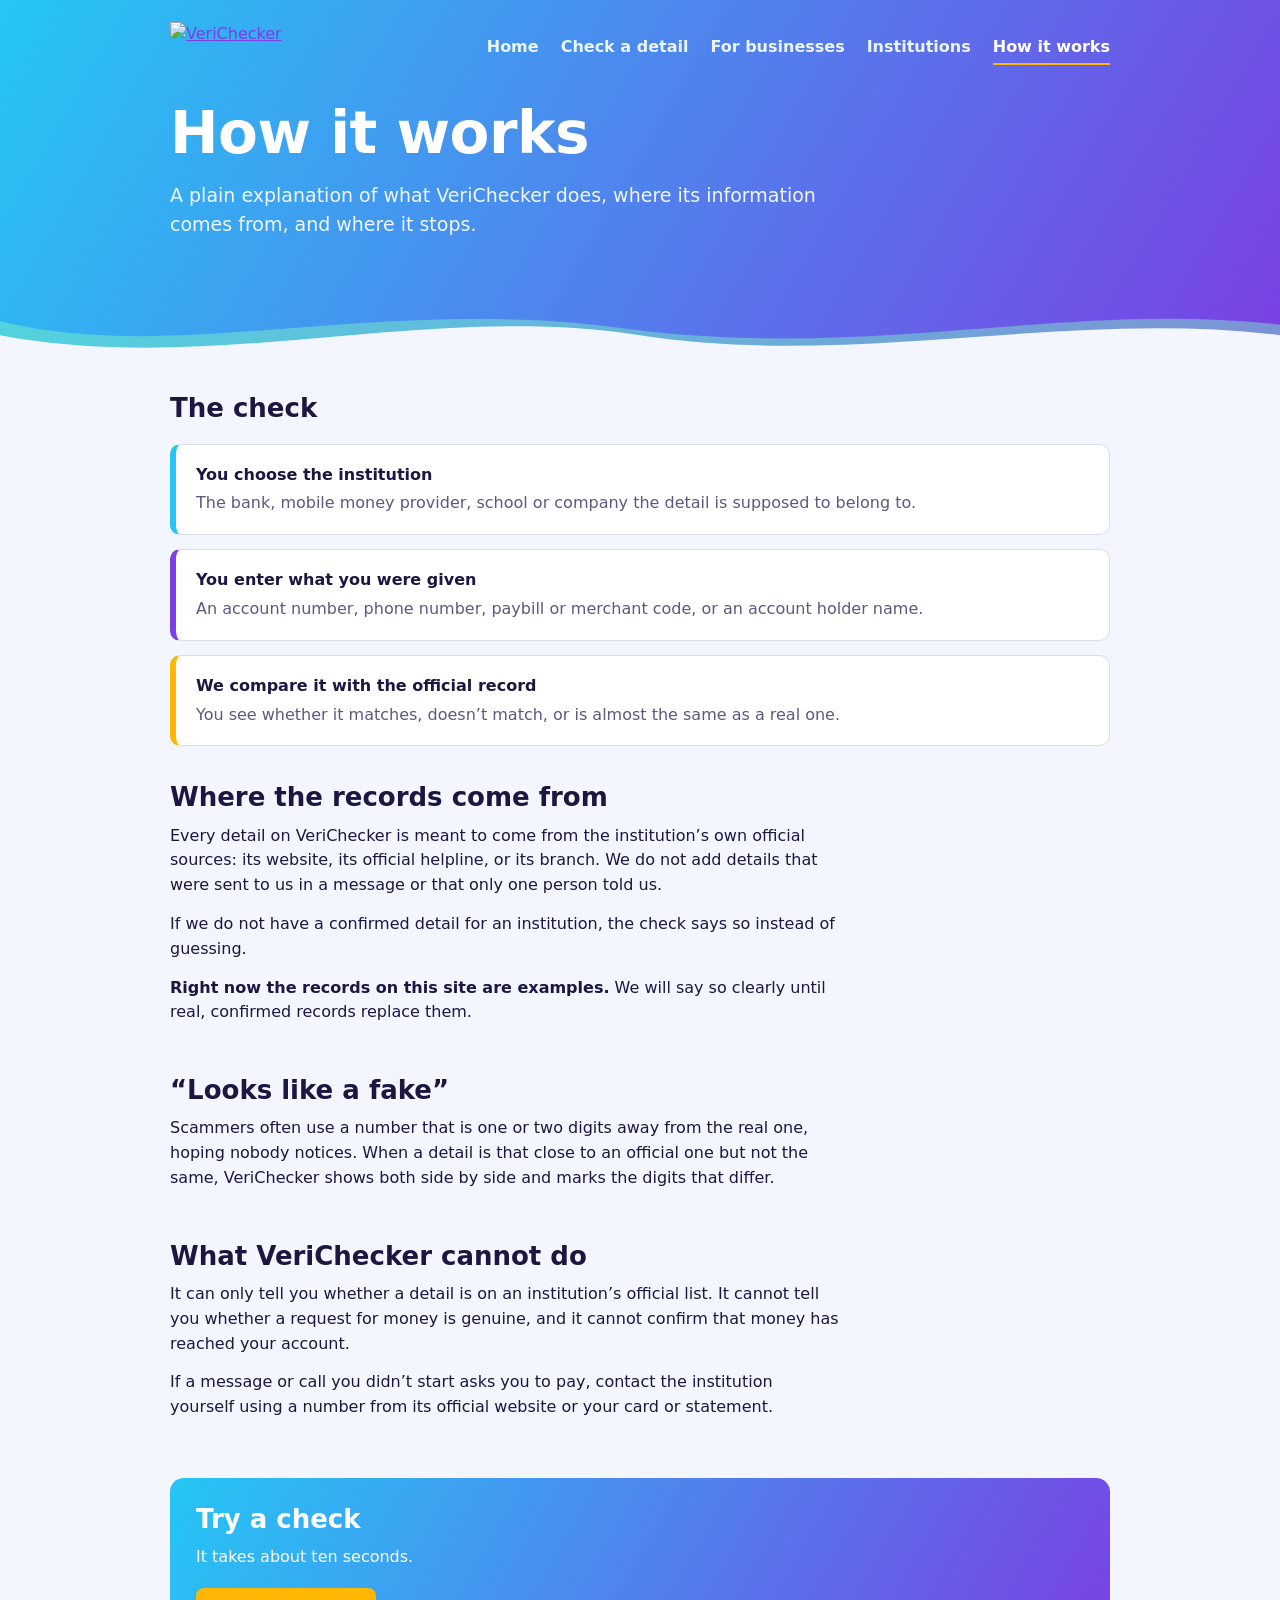
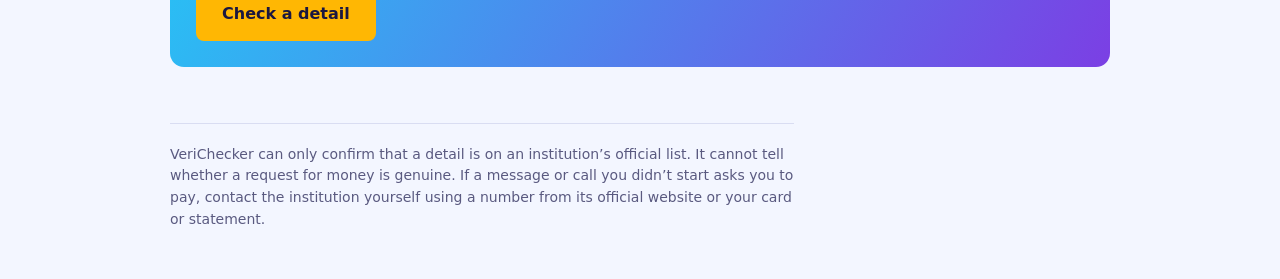
==== about.html @ 2b89e6be "Create about.html" ====
<!DOCTYPE html>
<html lang="en">
<head>
<meta charset="utf-8">
<meta name="viewport" content="width=device-width, initial-scale=1">
<title>How it works – VeriChecker</title>
<meta name="description" content="How VeriChecker checks a payment detail, where its records come from, and what it can and cannot tell you.">
<link rel="icon" href="logo.svg" type="image/svg+xml">
<link rel="stylesheet" href="style.css">
<style>
  .prose{max-width:66ch}
  .prose p{margin:0 0 14px}
  .cta{margin:36px 0 8px;padding:26px;border-radius:14px;color:#fff;background:linear-gradient(120deg,var(--sky),var(--violet))}
  .cta h2{color:#fff}
  .cta p{margin:0 0 18px;max-width:56ch}
</style>
</head>
<body>

<div class="hero hero--small">
  <div class="wrap">
    <header class="site-header">
      <a class="brand" href="index.html"><img src="logo-wordmark.svg" alt="VeriChecker"></a>
      <nav aria-label="Main">
        <a href="index.html">Home</a>
        <a href="check.html">Check a detail</a>
        <a href="business.html">For businesses</a>
        <a href="institutions.html">Institutions</a>
        <a href="about.html" aria-current="page">How it works</a>
      </nav>
    </header>
    <h1>How it works</h1>
    <p class="lede">A plain explanation of what VeriChecker does, where its information comes from, and where it stops.</p>
  </div>
  <svg class="wave" viewBox="0 0 1440 80" preserveAspectRatio="none" aria-hidden="true">
    <path class="back" d="M0 30 C200 80 420 0 700 38 C980 76 1200 6 1440 34 L1440 80 L0 80 Z"/>
    <path class="front" d="M0 46 C240 92 480 8 720 46 C960 84 1200 16 1440 46 L1440 80 L0 80 Z"/>
  </svg>
</div>

<main class="wrap">
  <section class="section">
    <h2>The check</h2>
    <ul class="list">
      <li><strong>You choose the institution</strong><span>The bank, mobile money provider, school or company the detail is supposed to belong to.</span></li>
      <li><strong>You enter what you were given</strong><span>An account number, phone number, paybill or merchant code, or an account holder name.</span></li>
      <li><strong>We compare it with the official record</strong><span>You see whether it matches, doesn’t match, or is almost the same as a real one.</span></li>
    </ul>
  </section>

  <section class="section prose">
    <h2>Where the records come from</h2>
    <p>Every detail on VeriChecker is meant to come from the institution’s own official sources: its website, its official helpline, or its branch. We do not add details that were sent to us in a message or that only one person told us.</p>
    <p>If we do not have a confirmed detail for an institution, the check says so instead of guessing.</p>
    <p><strong>Right now the records on this site are examples.</strong> We will say so clearly until real, confirmed records replace them.</p>
  </section>

  <section class="section prose">
    <h2>“Looks like a fake”</h2>
    <p>Scammers often use a number that is one or two digits away from the real one, hoping nobody notices. When a detail is that close to an official one but not the same, VeriChecker shows both side by side and marks the digits that differ.</p>
  </section>

  <section class="section prose">
    <h2>What VeriChecker cannot do</h2>
    <p>It can only tell you whether a detail is on an institution’s official list. It cannot tell you whether a request for money is genuine, and it cannot confirm that money has reached your account.</p>
    <p>If a message or call you didn’t start asks you to pay, contact the institution yourself using a number from its official website or your card or statement.</p>
  </section>

  <div class="cta">
    <h2>Try a check</h2>
    <p>It takes about ten seconds.</p>
    <a class="btn" href="check.html">Check a detail</a>
  </div>
</main>

<footer class="wrap">
  <div class="site-footer">
    VeriChecker can only confirm that a detail is on an institution’s official list. It cannot tell whether a request for money is genuine. If a message or call you didn’t start asks you to pay, contact the institution yourself using a number from its official website or your card or statement.
  </div>
</footer>

</body>
</html>
---- style.css ----
/* VeriChecker – shared styles (used by every page). Palette: Splash */
:root{
  --sky:#25c6f5; --violet:#7b3fe4; --mint:#7cf5c4; --gold:#ffb703;
  --paper:#f3f6ff; --card:#ffffff; --ink:#1b1740; --muted:#5a5a80; --line:#d9ddf2;
  --ok:#0f7a52; --ok-bg:#dff7ec; --warn:#8a5a00; --warn-bg:#fff1d0; --bad:#c8302f; --bad-bg:#fde5e4;
}
*{box-sizing:border-box}
html{-webkit-text-size-adjust:100%}
body{margin:0;background:var(--paper);color:var(--ink);font:16px/1.55 system-ui,-apple-system,"Segoe UI",Roboto,sans-serif}
.wrap{max-width:980px;margin:0 auto;padding:0 20px}
a{color:var(--violet)}
a:focus-visible,button:focus-visible{outline:3px solid var(--gold);outline-offset:3px}

/* Hero: bright water with a wave edge. Every page starts with one. */
.hero{background:linear-gradient(120deg,var(--sky),var(--violet));color:#fff;padding:22px 0 0}
.hero .wrap{padding-bottom:56px}
.hero--small .wrap{padding-bottom:28px}
.wave{display:block;width:100%;height:70px;margin-top:-1px}
.wave .back{fill:var(--mint);opacity:.45}
.wave .front{fill:var(--paper)}

/* Header + navigation */
.site-header{display:flex;align-items:center;justify-content:space-between;flex-wrap:wrap;gap:14px;margin-bottom:52px}
.hero--small .site-header{margin-bottom:28px}
.brand img{height:52px;width:auto;display:block}
nav{display:flex;gap:22px;flex-wrap:wrap}
nav a{color:#eaf6ff;text-decoration:none;font-weight:600;padding:4px 0;border-bottom:2px solid transparent}
nav a:hover,nav a[aria-current="page"]{color:#fff;border-bottom-color:var(--gold)}

/* Type */
h1{font:800 clamp(34px,6vw,58px)/1.08 system-ui,-apple-system,"Segoe UI",Roboto,sans-serif;letter-spacing:-.5px;margin:0 0 16px;max-width:22ch}
h2{font:700 26px/1.2 system-ui,-apple-system,"Segoe UI",Roboto,sans-serif;margin:0 0 10px}
.lede{color:#f1f6ff;max-width:56ch;margin:0 0 28px;font-size:19px}
.tagline{font-weight:600;color:var(--mint);margin:22px 0 0}

/* Buttons */
.btn{display:inline-block;padding:14px 26px;background:var(--gold);color:var(--ink);font-weight:700;text-decoration:none;border-radius:8px}
.btn:hover{filter:brightness(1.06)}

/* Sections and lists */
.section{padding:28px 0 8px}
.list{list-style:none;margin:20px 0 0;padding:0;display:grid;gap:14px}
.list li{background:var(--card);border:1px solid var(--line);border-left:6px solid var(--sky);border-radius:10px;padding:18px 20px}
.list li:nth-child(2){border-left-color:var(--violet)}
.list li:nth-child(3){border-left-color:var(--gold)}
.list strong{display:block;margin-bottom:4px}
.list span{color:var(--muted)}

/* Footer */
.site-footer{margin:56px 0 48px;padding-top:20px;border-top:1px solid var(--line);color:var(--muted);font-size:14px;max-width:70ch}
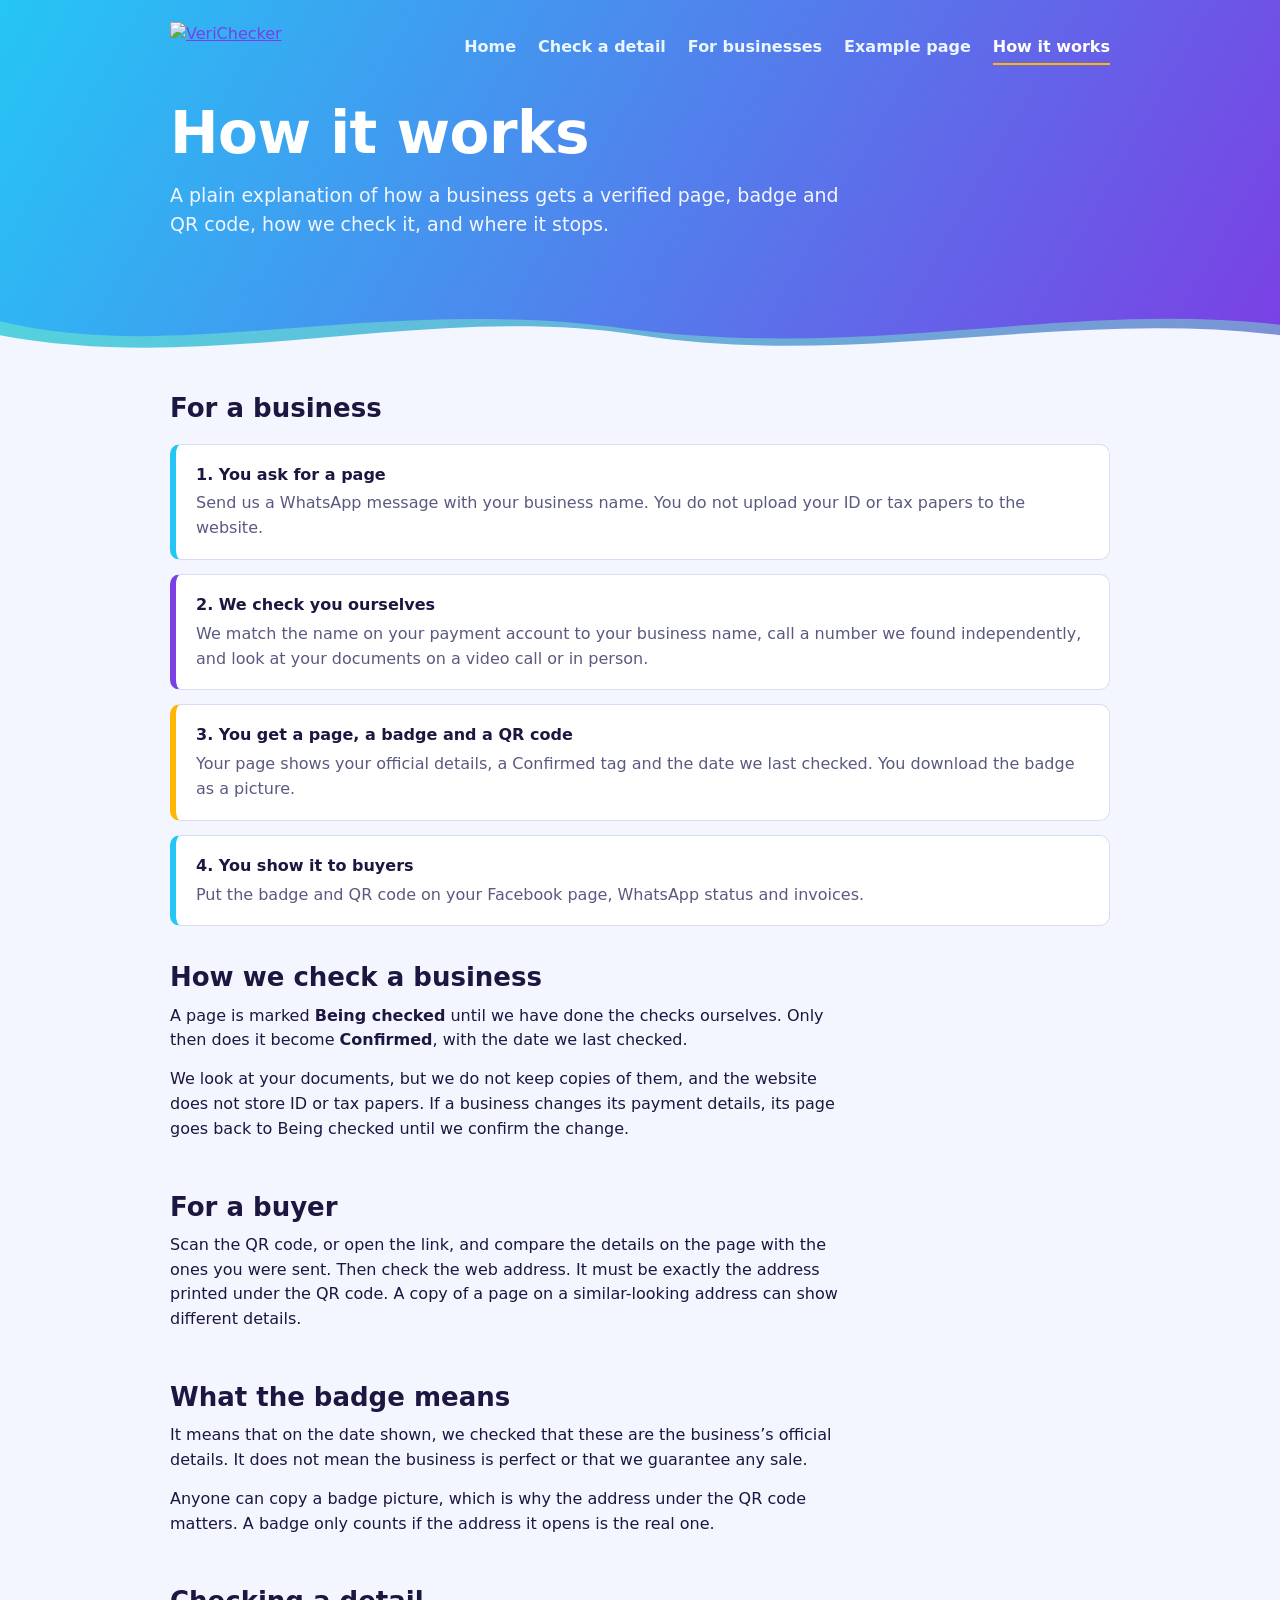
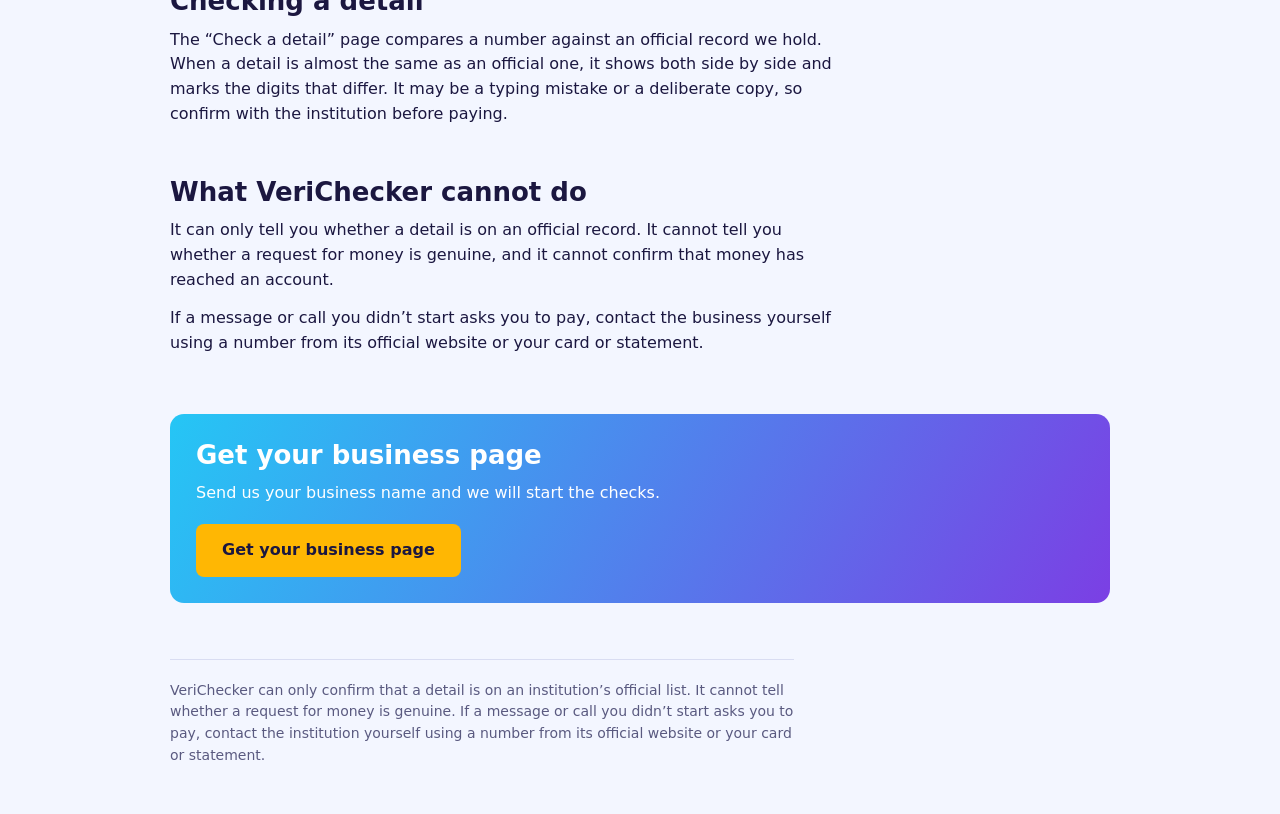
==== commit d1fd9655: "Update about.html" ====
--- a/about.html
+++ b/about.html
@@ -4,7 +4,7 @@
 <meta charset="utf-8">
 <meta name="viewport" content="width=device-width, initial-scale=1">
 <title>How it works – VeriChecker</title>
-<meta name="description" content="How VeriChecker checks a payment detail, where its records come from, and what it can and cannot tell you.">
+<meta name="description" content="How a business gets a verified page, badge and QR code from VeriChecker, how we check it, and what the badge can and cannot tell a buyer.">
 <link rel="icon" href="logo.svg" type="image/svg+xml">
 <link rel="stylesheet" href="style.css">
 <style>
@@ -25,12 +25,12 @@
         <a href="index.html">Home</a>
         <a href="check.html">Check a detail</a>
         <a href="business.html">For businesses</a>
-        <a href="institutions.html">Institutions</a>
+        <a href="institution.html#mtn-zambia">Example page</a>
         <a href="about.html" aria-current="page">How it works</a>
       </nav>
     </header>
     <h1>How it works</h1>
-    <p class="lede">A plain explanation of what VeriChecker does, where its information comes from, and where it stops.</p>
+    <p class="lede">A plain explanation of how a business gets a verified page, badge and QR code, how we check it, and where it stops.</p>
   </div>
   <svg class="wave" viewBox="0 0 1440 80" preserveAspectRatio="none" aria-hidden="true">
     <path class="back" d="M0 30 C200 80 420 0 700 38 C980 76 1200 6 1440 34 L1440 80 L0 80 Z"/>
@@ -40,36 +40,47 @@
 
 <main class="wrap">
   <section class="section">
-    <h2>The check</h2>
+    <h2>For a business</h2>
     <ul class="list">
-      <li><strong>You choose the institution</strong><span>The bank, mobile money provider, school or company the detail is supposed to belong to.</span></li>
-      <li><strong>You enter what you were given</strong><span>An account number, phone number, paybill or merchant code, or an account holder name.</span></li>
-      <li><strong>We compare it with the official record</strong><span>You see whether it matches, doesn’t match, or is almost the same as a real one.</span></li>
+      <li><strong>1. You ask for a page</strong><span>Send us a WhatsApp message with your business name. You do not upload your ID or tax papers to the website.</span></li>
+      <li><strong>2. We check you ourselves</strong><span>We match the name on your payment account to your business name, call a number we found independently, and look at your documents on a video call or in person.</span></li>
+      <li><strong>3. You get a page, a badge and a QR code</strong><span>Your page shows your official details, a Confirmed tag and the date we last checked. You download the badge as a picture.</span></li>
+      <li><strong>4. You show it to buyers</strong><span>Put the badge and QR code on your Facebook page, WhatsApp status and invoices.</span></li>
     </ul>
   </section>
 
   <section class="section prose">
-    <h2>Where the records come from</h2>
-    <p>Every detail on VeriChecker is meant to come from the institution’s own official sources: its website, its official helpline, or its branch. We do not add details that were sent to us in a message or that only one person told us.</p>
-    <p>If we do not have a confirmed detail for an institution, the check says so instead of guessing.</p>
-    <p><strong>Right now the records on this site are examples.</strong> We will say so clearly until real, confirmed records replace them.</p>
+    <h2>How we check a business</h2>
+    <p>A page is marked <strong>Being checked</strong> until we have done the checks ourselves. Only then does it become <strong>Confirmed</strong>, with the date we last checked.</p>
+    <p>We look at your documents, but we do not keep copies of them, and the website does not store ID or tax papers. If a business changes its payment details, its page goes back to Being checked until we confirm the change.</p>
   </section>
 
   <section class="section prose">
-    <h2>“Looks like a fake”</h2>
-    <p>Scammers often use a number that is one or two digits away from the real one, hoping nobody notices. When a detail is that close to an official one but not the same, VeriChecker shows both side by side and marks the digits that differ.</p>
+    <h2>For a buyer</h2>
+    <p>Scan the QR code, or open the link, and compare the details on the page with the ones you were sent. Then check the web address. It must be exactly the address printed under the QR code. A copy of a page on a similar-looking address can show different details.</p>
+  </section>
+
+  <section class="section prose">
+    <h2>What the badge means</h2>
+    <p>It means that on the date shown, we checked that these are the business’s official details. It does not mean the business is perfect or that we guarantee any sale.</p>
+    <p>Anyone can copy a badge picture, which is why the address under the QR code matters. A badge only counts if the address it opens is the real one.</p>
+  </section>
+
+  <section class="section prose">
+    <h2>Checking a detail</h2>
+    <p>The “Check a detail” page compares a number against an official record we hold. When a detail is almost the same as an official one, it shows both side by side and marks the digits that differ. It may be a typing mistake or a deliberate copy, so confirm with the institution before paying.</p>
   </section>
 
   <section class="section prose">
     <h2>What VeriChecker cannot do</h2>
-    <p>It can only tell you whether a detail is on an institution’s official list. It cannot tell you whether a request for money is genuine, and it cannot confirm that money has reached your account.</p>
-    <p>If a message or call you didn’t start asks you to pay, contact the institution yourself using a number from its official website or your card or statement.</p>
+    <p>It can only tell you whether a detail is on an official record. It cannot tell you whether a request for money is genuine, and it cannot confirm that money has reached an account.</p>
+    <p>If a message or call you didn’t start asks you to pay, contact the business yourself using a number from its official website or your card or statement.</p>
   </section>
 
   <div class="cta">
-    <h2>Try a check</h2>
-    <p>It takes about ten seconds.</p>
-    <a class="btn" href="check.html">Check a detail</a>
+    <h2>Get your business page</h2>
+    <p>Send us your business name and we will start the checks.</p>
+    <a class="btn" href="business.html">Get your business page</a>
   </div>
 </main>
 
